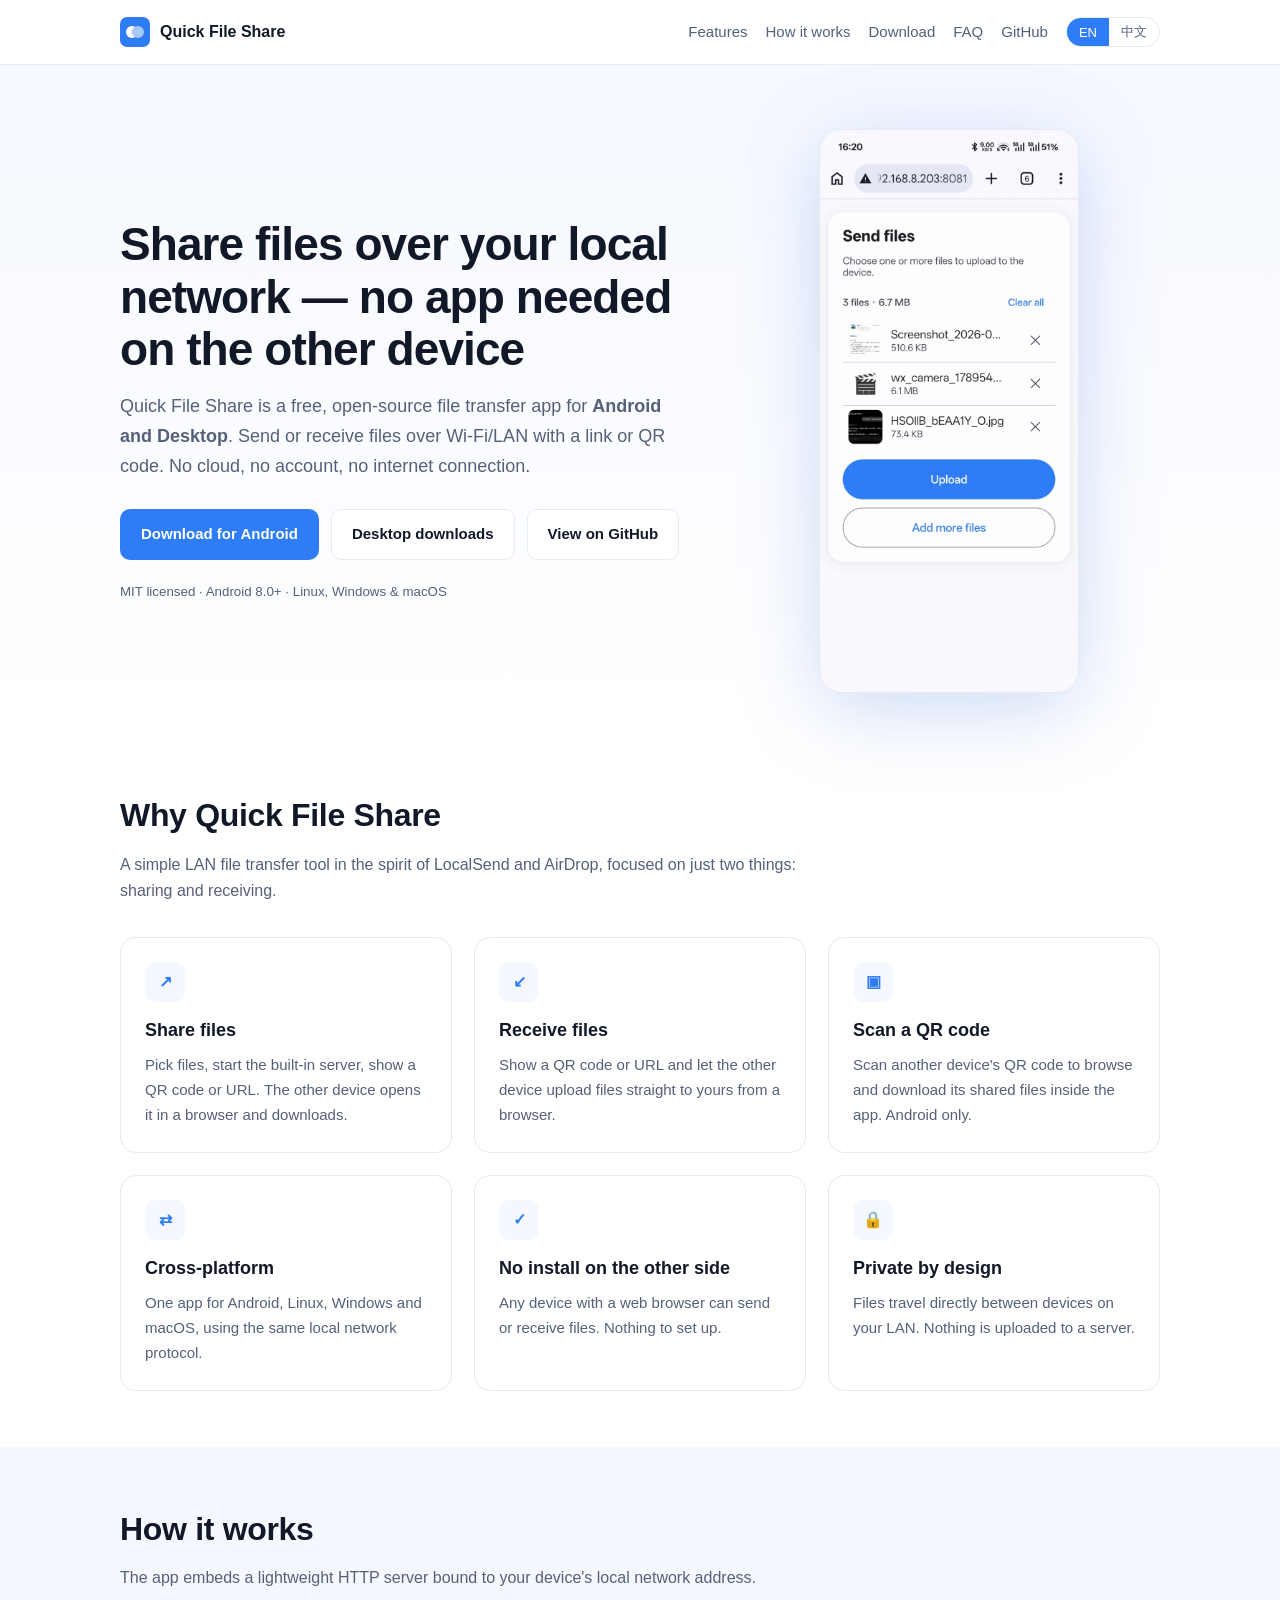
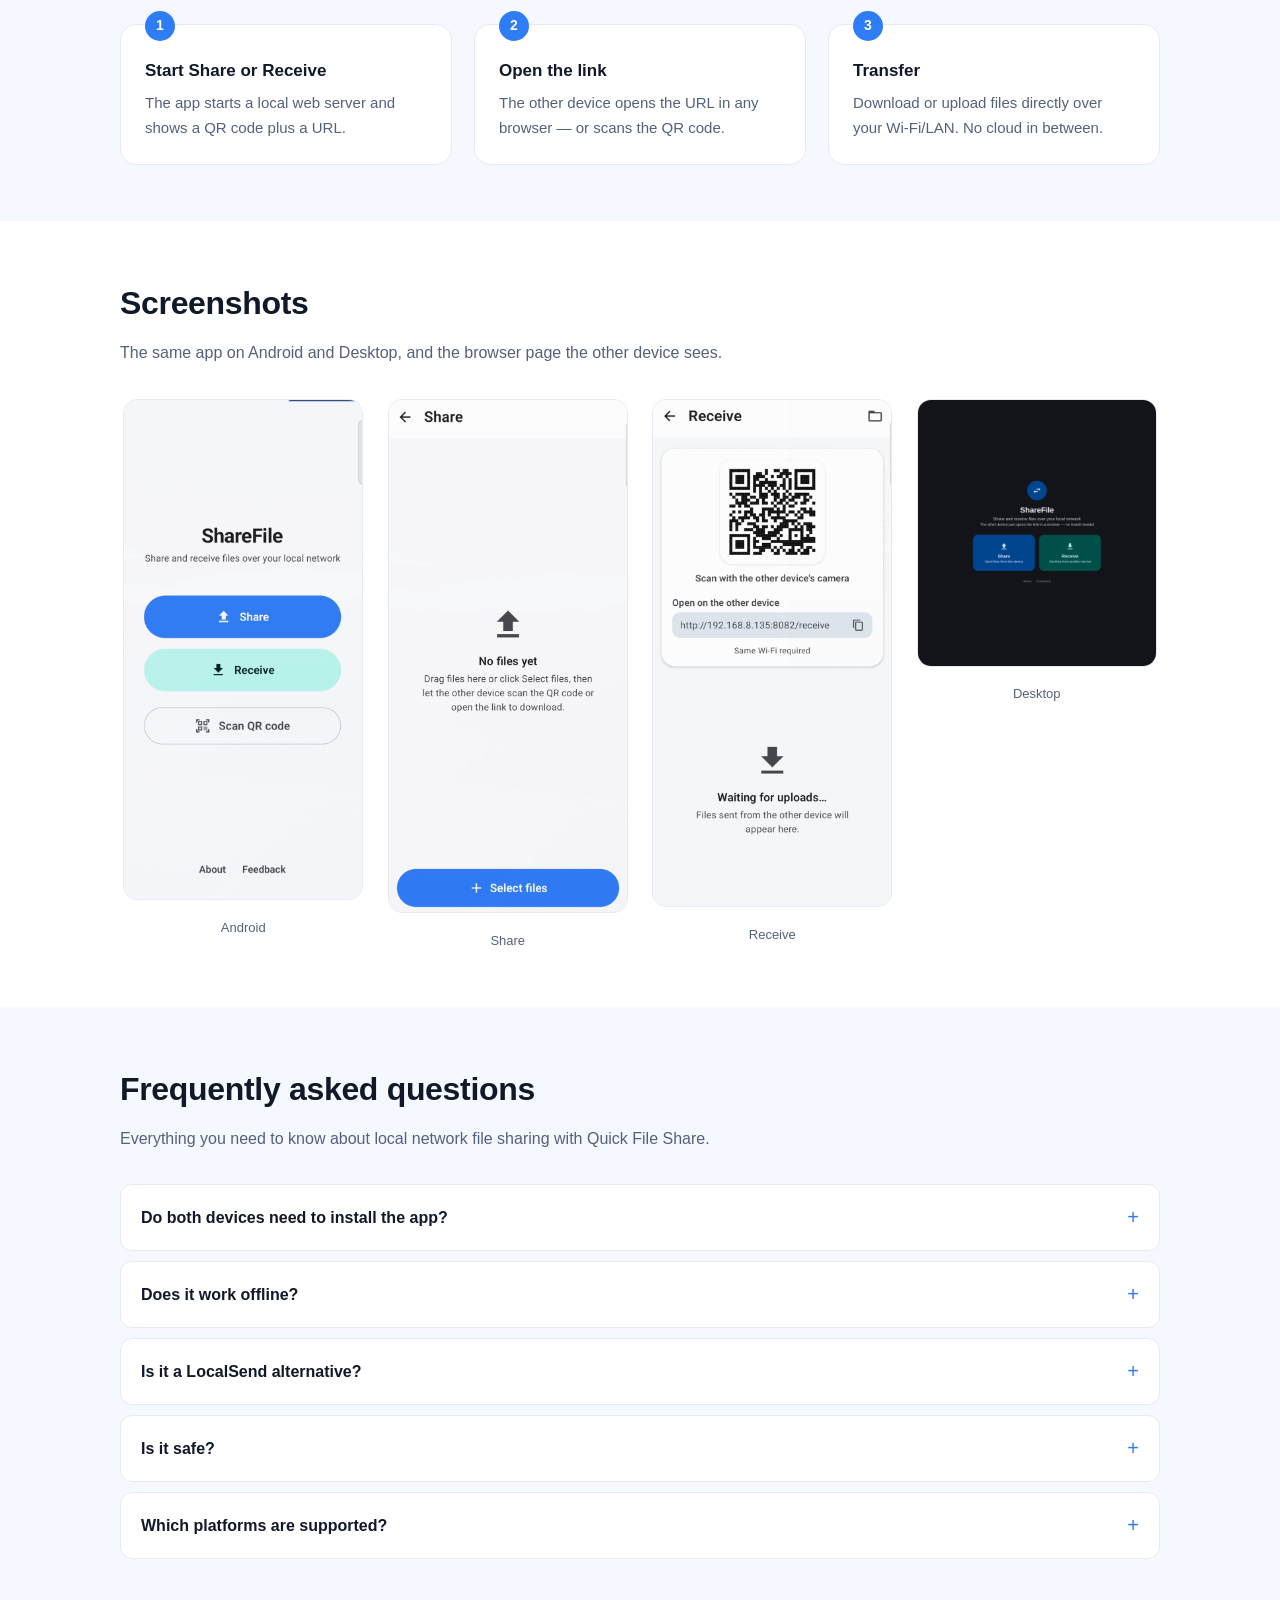
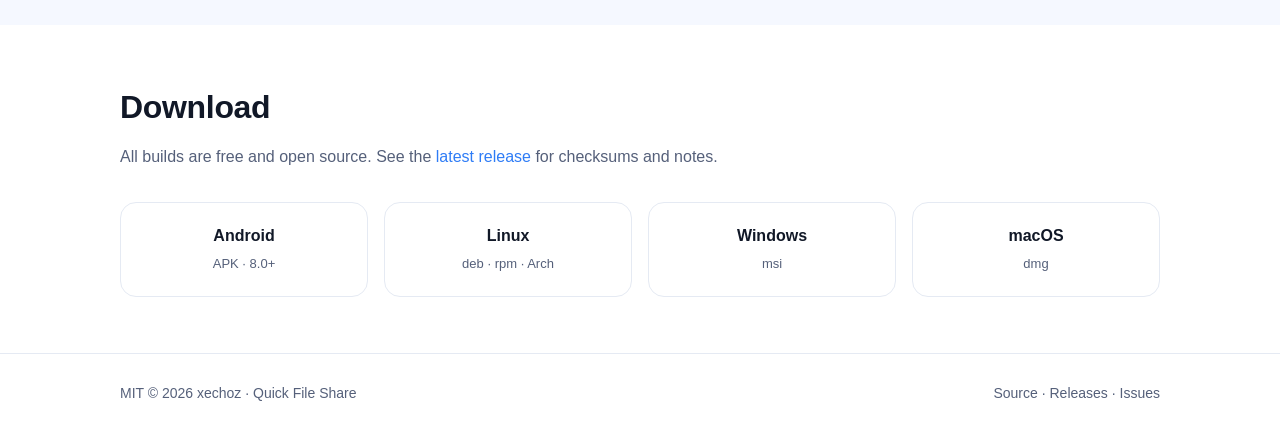
==== docs/index.html @ 1918cb46 "docs: rewrite README, add Simplified Chinese translation and project site" ====
<!DOCTYPE html>
<html lang="en">
<head>
<meta charset="utf-8">
<meta name="viewport" content="width=device-width, initial-scale=1">
<title>Quick File Share — Share Files Over LAN on Android &amp; Desktop (No App Needed)</title>
<meta name="description" content="Free, open-source file transfer app for Android and Desktop. Share and receive files over your local network (LAN/Wi-Fi) with a link or QR code — the other device needs no app, just a browser. A privacy-friendly LocalSend alternative.">
<link rel="canonical" href="https://xechoz.github.io/quick-file-share/">
<meta name="robots" content="index, follow, max-image-preview:large">
<meta name="theme-color" content="#2E7CF6">
<meta name="author" content="xechoz">

<meta property="og:type" content="website">
<meta property="og:site_name" content="Quick File Share">
<meta property="og:title" content="Quick File Share — Share Files Over LAN on Android &amp; Desktop">
<meta property="og:description" content="Send and receive files over your local network with a link or QR code. The other device needs no app — just a browser. Free, open source, no cloud.">
<meta property="og:url" content="https://xechoz.github.io/quick-file-share/">
<meta property="og:image" content="https://xechoz.github.io/quick-file-share/og.png">
<meta property="og:image:width" content="1200">
<meta property="og:image:height" content="630">
<meta property="og:locale" content="en_US">
<meta property="og:locale:alternate" content="zh_CN">

<meta name="twitter:card" content="summary_large_image">
<meta name="twitter:title" content="Quick File Share — Share Files Over LAN on Android &amp; Desktop">
<meta name="twitter:description" content="Send and receive files over your local network with a link or QR code. No app needed on the other device.">
<meta name="twitter:image" content="https://xechoz.github.io/quick-file-share/og.png">

<link rel="icon" href="logo.svg" type="image/svg+xml">
<link rel="apple-touch-icon" href="logo.svg">

<style>
  :root{
    --blue:#2E7CF6; --blue-dark:#1f5fd0; --light:#A8C8FA;
    --bg:#ffffff; --bg-soft:#f5f8ff; --text:#111827; --muted:#55607a;
    --border:#e5eaf3; --radius:16px; --maxw:1080px;
    --font:-apple-system,BlinkMacSystemFont,"Segoe UI",Roboto,"Helvetica Neue",Arial,"PingFang SC","Microsoft YaHei",sans-serif;
  }
  *{box-sizing:border-box}
  html{scroll-behavior:smooth}
  body{margin:0;font-family:var(--font);color:var(--text);background:var(--bg);line-height:1.65;-webkit-font-smoothing:antialiased}
  a{color:var(--blue);text-decoration:none}
  a:hover{text-decoration:underline}
  img{max-width:100%;height:auto}
  .wrap{max-width:var(--maxw);margin:0 auto;padding:0 20px}
  header{position:sticky;top:0;background:rgba(255,255,255,.9);backdrop-filter:blur(10px);border-bottom:1px solid var(--border);z-index:10}
  .nav{display:flex;align-items:center;gap:18px;height:64px}
  .brand{display:flex;align-items:center;gap:10px;font-weight:700;color:var(--text)}
  .brand img{width:30px;height:30px;border-radius:7px}
  .nav-links{display:flex;gap:18px;margin-left:auto;align-items:center}
  .nav-links a{color:var(--muted);font-size:15px}
  .theme-toggle{display:flex;border:1px solid var(--border);border-radius:999px;overflow:hidden}
  .theme-toggle button{border:0;background:transparent;padding:5px 12px;font-size:13px;cursor:pointer;color:var(--muted);font-family:var(--font)}
  .theme-toggle button.on{background:var(--blue);color:#fff}
  .btn{display:inline-flex;align-items:center;gap:8px;padding:12px 20px;border-radius:10px;font-weight:600;font-size:15px;border:1px solid transparent;cursor:pointer}
  .btn-primary{background:var(--blue);color:#fff}
  .btn-primary:hover{background:var(--blue-dark);text-decoration:none}
  .btn-ghost{background:#fff;color:var(--text);border-color:var(--border)}
  .btn-ghost:hover{border-color:var(--blue);color:var(--blue);text-decoration:none}
  .hero{padding:64px 0 40px;background:linear-gradient(180deg,var(--bg-soft),#fff)}
  .hero-grid{display:grid;grid-template-columns:1.15fr .85fr;gap:48px;align-items:center}
  .hero h1{font-size:clamp(30px,4.5vw,46px);line-height:1.15;margin:0 0 16px;letter-spacing:-.02em}
  .hero p.lead{font-size:18px;color:var(--muted);margin:0 0 28px}
  .cta{display:flex;flex-wrap:wrap;gap:12px;margin-bottom:18px}
  .hero small{color:var(--muted)}
  .hero-shot{filter:drop-shadow(0 18px 40px rgba(31,95,208,.22))}
  .hero-shot img{border-radius:22px;border:1px solid var(--border);width:260px;margin:0 auto;display:block}
  section{padding:56px 0}
  section.alt{background:var(--bg-soft)}
  h2{font-size:clamp(24px,3vw,32px);margin:0 0 10px;letter-spacing:-.01em}
  .section-sub{color:var(--muted);margin:0 0 32px;max-width:720px}
  .grid{display:grid;gap:22px}
  .cols-3{grid-template-columns:repeat(3,1fr)}
  .cols-2{grid-template-columns:repeat(2,1fr)}
  .card{background:#fff;border:1px solid var(--border);border-radius:var(--radius);padding:24px}
  .card h3{margin:0 0 8px;font-size:18px}
  .card p{margin:0;color:var(--muted);font-size:15px}
  .icon{width:40px;height:40px;border-radius:10px;background:var(--bg-soft);display:flex;align-items:center;justify-content:center;margin-bottom:14px;color:var(--blue);font-weight:700}
  .shots{display:grid;grid-template-columns:repeat(4,1fr);gap:18px;align-items:start}
  .shots figure{margin:0;text-align:center}
  .shots img{border-radius:14px;border:1px solid var(--border);background:#fff}
  .shots figcaption{font-size:13px;color:var(--muted);margin-top:8px}
  .steps{counter-reset:step;display:grid;grid-template-columns:repeat(3,1fr);gap:22px}
  .step{background:#fff;border:1px solid var(--border);border-radius:var(--radius);padding:24px;position:relative}
  .step::before{counter-increment:step;content:counter(step);position:absolute;top:-14px;left:24px;width:30px;height:30px;border-radius:50%;background:var(--blue);color:#fff;display:flex;align-items:center;justify-content:center;font-weight:700;font-size:14px}
  .step h3{margin:8px 0 6px;font-size:17px}
  .step p{margin:0;color:var(--muted);font-size:15px}
  details{background:#fff;border:1px solid var(--border);border-radius:12px;padding:0 20px;margin-bottom:10px}
  details summary{cursor:pointer;font-weight:600;padding:16px 0;list-style:none;display:flex;justify-content:space-between;align-items:center}
  details summary::-webkit-details-marker{display:none}
  details summary::after{content:"+";color:var(--blue);font-size:20px;font-weight:400}
  details[open] summary::after{content:"–"}
  details p{margin:0 0 16px;color:var(--muted)}
  .dl-grid{display:grid;grid-template-columns:repeat(4,1fr);gap:16px}
  .dl{background:#fff;border:1px solid var(--border);border-radius:var(--radius);padding:20px;text-align:center;display:block;color:var(--text)}
  .dl:hover{border-color:var(--blue);text-decoration:none;box-shadow:0 8px 24px rgba(31,95,208,.12)}
  .dl strong{display:block;font-size:16px}
  .dl span{font-size:13px;color:var(--muted)}
  footer{border-top:1px solid var(--border);padding:28px 0;color:var(--muted);font-size:14px}
  .foot{display:flex;flex-wrap:wrap;gap:16px;justify-content:space-between}
  .foot a{color:var(--muted)}
  [data-lang]{display:none}
  html[data-active="en"] [data-lang="en"]{display:block}
  html[data-active="zh"] [data-lang="zh"]{display:block}
  @media(max-width:860px){
    .hero-grid{grid-template-columns:1fr}
    .cols-3,.steps,.dl-grid{grid-template-columns:1fr 1fr}
    .shots{grid-template-columns:1fr 1fr}
    .nav-links a{display:none}
  }
  @media(max-width:560px){
    .cols-3,.cols-2,.steps,.dl-grid,.shots{grid-template-columns:1fr}
  }
</style>
</head>
<body>

<header>
  <div class="wrap nav">
    <a class="brand" href="./"><img src="logo.svg" alt="Quick File Share logo" width="30" height="30"> Quick File Share</a>
    <nav class="nav-links">
      <a href="#features" data-en="Features" data-zh="功能">Features</a>
      <a href="#how" data-en="How it works" data-zh="工作原理">How it works</a>
      <a href="#download" data-en="Download" data-zh="下载">Download</a>
      <a href="#faq" data-en="FAQ" data-zh="常见问题">FAQ</a>
      <a href="https://github.com/xechoz/quick-file-share">GitHub</a>
    </nav>
    <div class="theme-toggle" role="group" aria-label="Language">
      <button id="lang-en" class="on" onclick="setLang('en')">EN</button>
      <button id="lang-zh" onclick="setLang('zh')">中文</button>
    </div>
  </div>
</header>

<!-- ============ ENGLISH ============ -->
<main data-lang="en">
  <div class="hero">
    <div class="wrap hero-grid">
      <div>
        <h1>Share files over your local network — no app needed on the other device</h1>
        <p class="lead">Quick File Share is a free, open-source file transfer app for <strong>Android and Desktop</strong>.
          Send or receive files over Wi-Fi/LAN with a link or QR code. No cloud, no account, no internet connection.</p>
        <div class="cta">
          <a class="btn btn-primary" href="https://github.com/xechoz/quick-file-share/releases/latest/download/app-release.apk">Download for Android</a>
          <a class="btn btn-ghost" href="#download">Desktop downloads</a>
          <a class="btn btn-ghost" href="https://github.com/xechoz/quick-file-share">View on GitHub</a>
        </div>
        <small>MIT licensed · Android 8.0+ · Linux, Windows &amp; macOS</small>
      </div>
      <div class="hero-shot">
        <img src="screenshots/browser-upload.png" width="240" height="480" alt="Browser upload page for receiving files over LAN without installing an app">
      </div>
    </div>
  </div>

  <section id="features">
    <div class="wrap">
      <h2>Why Quick File Share</h2>
      <p class="section-sub">A simple LAN file transfer tool in the spirit of LocalSend and AirDrop, focused on just two things: sharing and receiving.</p>
      <div class="grid cols-3">
        <div class="card"><div class="icon">↗</div><h3>Share files</h3><p>Pick files, start the built-in server, show a QR code or URL. The other device opens it in a browser and downloads.</p></div>
        <div class="card"><div class="icon">↙</div><h3>Receive files</h3><p>Show a QR code or URL and let the other device upload files straight to yours from a browser.</p></div>
        <div class="card"><div class="icon">▣</div><h3>Scan a QR code</h3><p>Scan another device's QR code to browse and download its shared files inside the app. Android only.</p></div>
        <div class="card"><div class="icon">⇄</div><h3>Cross-platform</h3><p>One app for Android, Linux, Windows and macOS, using the same local network protocol.</p></div>
        <div class="card"><div class="icon">✓</div><h3>No install on the other side</h3><p>Any device with a web browser can send or receive files. Nothing to set up.</p></div>
        <div class="card"><div class="icon">🔒</div><h3>Private by design</h3><p>Files travel directly between devices on your LAN. Nothing is uploaded to a server.</p></div>
      </div>
    </div>
  </section>

  <section id="how" class="alt">
    <div class="wrap">
      <h2>How it works</h2>
      <p class="section-sub">The app embeds a lightweight HTTP server bound to your device's local network address.</p>
      <div class="steps">
        <div class="step"><h3>Start Share or Receive</h3><p>The app starts a local web server and shows a QR code plus a URL.</p></div>
        <div class="step"><h3>Open the link</h3><p>The other device opens the URL in any browser — or scans the QR code.</p></div>
        <div class="step"><h3>Transfer</h3><p>Download or upload files directly over your Wi-Fi/LAN. No cloud in between.</p></div>
      </div>
    </div>
  </section>

  <section id="screens">
    <div class="wrap">
      <h2>Screenshots</h2>
      <p class="section-sub">The same app on Android and Desktop, and the browser page the other device sees.</p>
      <div class="shots">
        <figure><img src="screenshots/android-home.png" width="240" height="480" loading="lazy" alt="Quick File Share Android home screen"><figcaption>Android</figcaption></figure>
        <figure><img src="screenshots/android-share.png" width="240" height="480" loading="lazy" alt="Sharing files over LAN with a QR code on Android"><figcaption>Share</figcaption></figure>
        <figure><img src="screenshots/android-receive.png" width="240" height="480" loading="lazy" alt="Receiving files over Wi-Fi on Android"><figcaption>Receive</figcaption></figure>
        <figure><img src="screenshots/desktop-home.png" width="240" height="480" loading="lazy" alt="Quick File Share desktop app for Linux, Windows and macOS"><figcaption>Desktop</figcaption></figure>
      </div>
    </div>
  </section>

  <section id="faq" class="alt">
    <div class="wrap">
      <h2>Frequently asked questions</h2>
      <p class="section-sub">Everything you need to know about local network file sharing with Quick File Share.</p>
      <details><summary>Do both devices need to install the app?</summary><p>No. Only the device that starts Share or Receive runs Quick File Share. The other device just needs a web browser — it opens the link or scans the QR code, then downloads or uploads files.</p></details>
      <details><summary>Does it work offline?</summary><p>Yes. Files are transferred directly over your local network. No internet connection and no cloud account are required.</p></details>
      <details><summary>Is it a LocalSend alternative?</summary><p>Yes. Like LocalSend it is free, open source and cross-platform. The difference is scope: Quick File Share focuses on the share/receive flow and lets the receiving device use a plain browser instead of installing the app.</p></details>
      <details><summary>Is it safe?</summary><p>Your files never leave your local network — they go straight from one device to the other. The embedded server only listens on your LAN address and is stopped when you close the Share/Receive screen.</p></details>
      <details><summary>Which platforms are supported?</summary><p>Android 8.0+ (APK), Linux (deb, rpm, Arch, portable), Windows (msi) and macOS (dmg).</p></details>
    </div>
  </section>

  <section id="download">
    <div class="wrap">
      <h2>Download</h2>
      <p class="section-sub">All builds are free and open source. See the <a href="https://github.com/xechoz/quick-file-share/releases/latest">latest release</a> for checksums and notes.</p>
      <div class="dl-grid">
        <a class="dl" href="https://github.com/xechoz/quick-file-share/releases/latest/download/app-release.apk"><strong>Android</strong><span>APK · 8.0+</span></a>
        <a class="dl" href="https://github.com/xechoz/quick-file-share/releases/latest"><strong>Linux</strong><span>deb · rpm · Arch</span></a>
        <a class="dl" href="https://github.com/xechoz/quick-file-share/releases/latest"><strong>Windows</strong><span>msi</span></a>
        <a class="dl" href="https://github.com/xechoz/quick-file-share/releases/latest"><strong>macOS</strong><span>dmg</span></a>
      </div>
    </div>
  </section>
</main>

<!-- ============ 中文 ============ -->
<main data-lang="zh">
  <div class="hero">
    <div class="wrap hero-grid">
      <div>
        <h1>局域网内互传文件 —— 对方设备无需安装任何 App</h1>
        <p class="lead">Quick File Share 是一款免费、开源的<strong>局域网（Wi-Fi/LAN）文件互传工具</strong>，支持
          <strong>Android 与桌面端</strong>。用链接或二维码收发文件，不经过云端、无需账号、不依赖互联网。</p>
        <div class="cta">
          <a class="btn btn-primary" href="https://github.com/xechoz/quick-file-share/releases/latest/download/app-release.apk">下载 Android 版</a>
          <a class="btn btn-ghost" href="#download">桌面端下载</a>
          <a class="btn btn-ghost" href="https://github.com/xechoz/quick-file-share">GitHub 仓库</a>
        </div>
        <small>MIT 开源许可 · Android 8.0+ · 支持 Linux、Windows、macOS</small>
      </div>
      <div class="hero-shot">
        <img src="screenshots/browser-upload.png" width="240" height="480" alt="无需安装 App 的浏览器上传页面，用于局域网接收文件">
      </div>
    </div>
  </div>

  <section id="features-zh">
    <div class="wrap">
      <h2>为什么选择 Quick File Share</h2>
      <p class="section-sub">定位类似 LocalSend 与 AirDrop 的轻量局域网传文件工具，只专注两件事：发送与接收。</p>
      <div class="grid cols-3">
        <div class="card"><div class="icon">↗</div><h3>发送文件</h3><p>选择文件，启动内置服务，展示二维码 / 链接，对方在浏览器打开即可下载。</p></div>
        <div class="card"><div class="icon">↙</div><h3>接收文件</h3><p>展示二维码 / 链接，对方在浏览器中直接上传文件到你的设备。</p></div>
        <div class="card"><div class="icon">▣</div><h3>扫码传输</h3><p>扫描对方二维码，在 App 内浏览并下载其共享文件。仅 Android 支持。</p></div>
        <div class="card"><div class="icon">⇄</div><h3>跨平台</h3><p>Android、Linux、Windows、macOS 共用同一套局域网传输协议。</p></div>
        <div class="card"><div class="icon">✓</div><h3>对方零安装</h3><p>任何有浏览器的设备都能收发文件，无需任何配置。</p></div>
        <div class="card"><div class="icon">🔒</div><h3>隐私优先</h3><p>文件只在局域网内点对点传输，不会上传到任何服务器。</p></div>
      </div>
    </div>
  </section>

  <section id="how-zh" class="alt">
    <div class="wrap">
      <h2>工作原理</h2>
      <p class="section-sub">App 内嵌一个轻量 HTTP 服务，绑定在本机的局域网地址上。</p>
      <div class="steps">
        <div class="step"><h3>启动发送或接收</h3><p>App 启动本地 Web 服务，展示二维码与链接。</p></div>
        <div class="step"><h3>打开链接</h3><p>对方用任意浏览器打开链接，或直接扫描二维码。</p></div>
        <div class="step"><h3>开始传输</h3><p>在 Wi-Fi/局域网内直接下载或上传文件，全程不经过云端。</p></div>
      </div>
    </div>
  </section>

  <section id="faq-zh" class="alt" style="background:#fff">
    <div class="wrap">
      <h2>常见问题</h2>
      <p class="section-sub">关于局域网文件互传，你想知道的都在这里。</p>
      <details><summary>两台设备都需要安装 App 吗？</summary><p>不需要。只有启动发送或接收的那台设备运行 Quick File Share。对方只需要一个浏览器——打开链接或扫描二维码即可下载或上传。</p></details>
      <details><summary>离线能用吗？</summary><p>可以。文件通过局域网直接传输，不需要互联网连接，也不需要云端账号。</p></details>
      <details><summary>它是 LocalSend 的替代品吗？</summary><p>是的。与 LocalSend 一样免费、开源、跨平台。区别在于侧重点：Quick File Share 聚焦收发流程，并让接收方直接用浏览器完成操作，无需安装 App。</p></details>
      <details><summary>安全吗？</summary><p>文件不会离开你的局域网，直接从一台设备传到另一台。内置服务只监听局域网地址，关闭收发页面即停止。</p></details>
      <details><summary>支持哪些平台？</summary><p>Android 8.0+（APK）、Linux（deb、rpm、Arch、便携包）、Windows（msi）、macOS（dmg）。</p></details>
    </div>
  </section>
</main>

<footer>
  <div class="wrap foot">
    <span>MIT © <span id="year">2026</span> xechoz · Quick File Share</span>
    <span>
      <a href="https://github.com/xechoz/quick-file-share" data-en="Source" data-zh="源码">Source</a> ·
      <a href="https://github.com/xechoz/quick-file-share/releases" data-en="Releases" data-zh="版本发布">Releases</a> ·
      <a href="https://github.com/xechoz/quick-file-share/issues" data-en="Issues" data-zh="问题反馈">Issues</a>
    </span>
  </div>
</footer>

<script type="application/ld+json">
{
  "@context": "https://schema.org",
  "@graph": [
    {
      "@type": "SoftwareApplication",
      "name": "Quick File Share",
      "alternateName": "QuickFileShare",
      "url": "https://xechoz.github.io/quick-file-share/",
      "description": "Free, open-source file transfer app for Android and Desktop. Share and receive files over your local network (LAN/Wi-Fi) with a link or QR code — the other device needs no app, just a browser.",
      "applicationCategory": "UtilitiesApplication",
      "operatingSystem": "Android, Linux, Windows, macOS",
      "softwareVersion": "1.4.0",
      "license": "https://opensource.org/licenses/MIT",
      "isAccessibleForFree": true,
      "downloadUrl": "https://github.com/xechoz/quick-file-share/releases",
      "codeRepository": "https://github.com/xechoz/quick-file-share",
      "sameAs": [
        "https://github.com/xechoz/quick-file-share"
      ],
      "offers": { "@type": "Offer", "price": "0", "priceCurrency": "USD" },
      "screenshot": [
        "https://xechoz.github.io/quick-file-share/screenshots/android-home.png",
        "https://xechoz.github.io/quick-file-share/screenshots/android-share.png",
        "https://xechoz.github.io/quick-file-share/screenshots/android-receive.png",
        "https://xechoz.github.io/quick-file-share/screenshots/desktop-home.png"
      ],
      "featureList": [
        "Share files over local network with QR code",
        "Receive files from a browser without installing an app",
        "Cross-platform: Android, Linux, Windows, macOS",
        "Offline peer-to-peer transfer, no cloud"
      ]
    },
    {
      "@type": "FAQPage",
      "mainEntity": [
        {
          "@type": "Question",
          "name": "Do both devices need to install the app?",
          "acceptedAnswer": { "@type": "Answer", "text": "No. Only the device that starts Share or Receive runs Quick File Share. The other device just needs a web browser — it opens the link or scans the QR code, then downloads or uploads files." }
        },
        {
          "@type": "Question",
          "name": "Does it work offline?",
          "acceptedAnswer": { "@type": "Answer", "text": "Yes. Files are transferred directly over your local network. No internet connection and no cloud account are required." }
        },
        {
          "@type": "Question",
          "name": "Is Quick File Share a LocalSend alternative?",
          "acceptedAnswer": { "@type": "Answer", "text": "Yes. Like LocalSend it is free, open source and cross-platform. The difference is scope: Quick File Share focuses on the share/receive flow and lets the receiving device use a plain browser instead of installing the app." }
        },
        {
          "@type": "Question",
          "name": "Is it safe?",
          "acceptedAnswer": { "@type": "Answer", "text": "Your files never leave your local network — they go straight from one device to the other. The embedded server only listens on your LAN address and is stopped when you close the Share/Receive screen." }
        },
        {
          "@type": "Question",
          "name": "Which platforms are supported?",
          "acceptedAnswer": { "@type": "Answer", "text": "Android 8.0+ (APK), Linux (deb, rpm, Arch, portable), Windows (msi) and macOS (dmg)." }
        }
      ]
    }
  ]
}
</script>

<script>
  function setLang(lang){
    document.documentElement.setAttribute('data-active', lang);
    document.documentElement.lang = (lang === 'zh') ? 'zh-CN' : 'en';
    document.getElementById('lang-en').classList.toggle('on', lang === 'en');
    document.getElementById('lang-zh').classList.toggle('on', lang === 'zh');
    document.querySelectorAll('[data-en]').forEach(function(el){
      el.textContent = el.getAttribute('data-' + lang);
    });
    try { localStorage.setItem('qfs-lang', lang); } catch (e) {}
  }
  (function(){
    var saved = null;
    try { saved = localStorage.getItem('qfs-lang'); } catch (e) {}
    var lang = saved || ((navigator.language || '').toLowerCase().indexOf('zh') === 0 ? 'zh' : 'en');
    setLang(lang);
    document.getElementById('year').textContent = new Date().getFullYear();
  })();
</script>
</body>
</html>
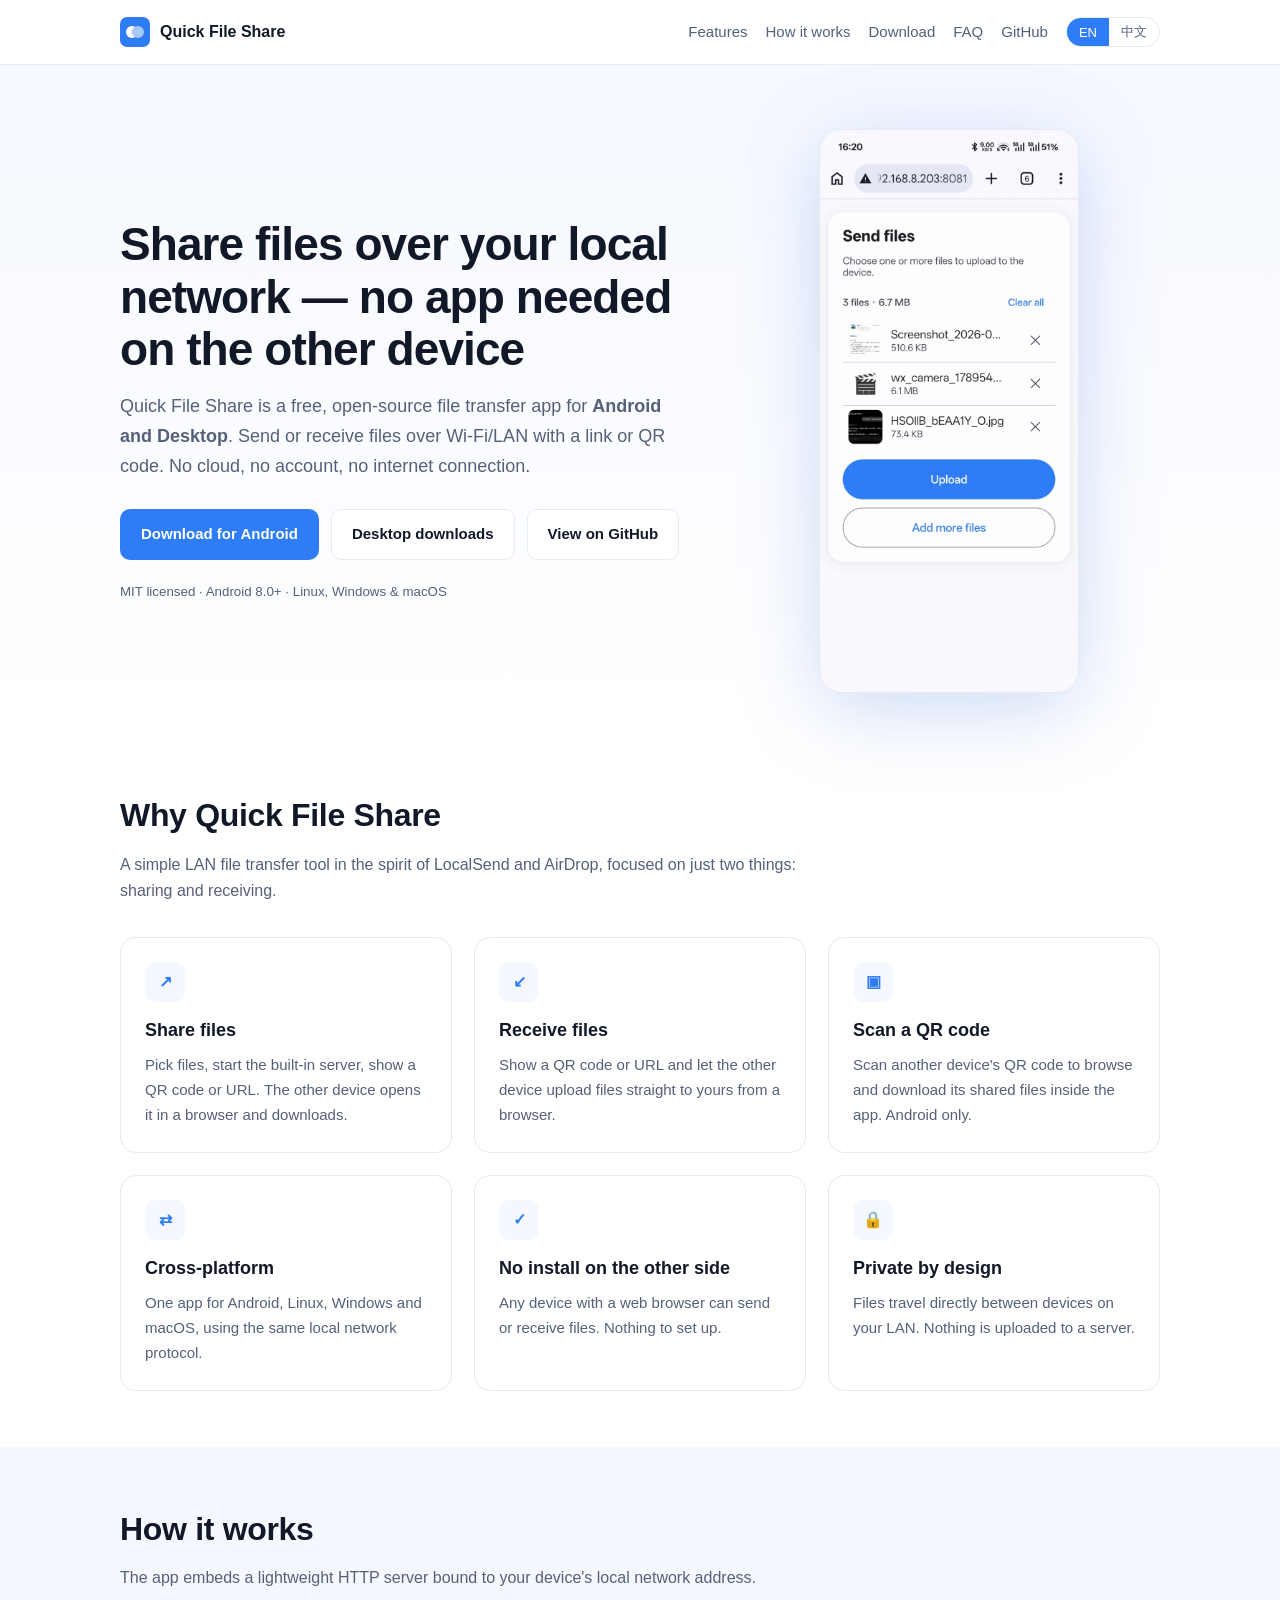
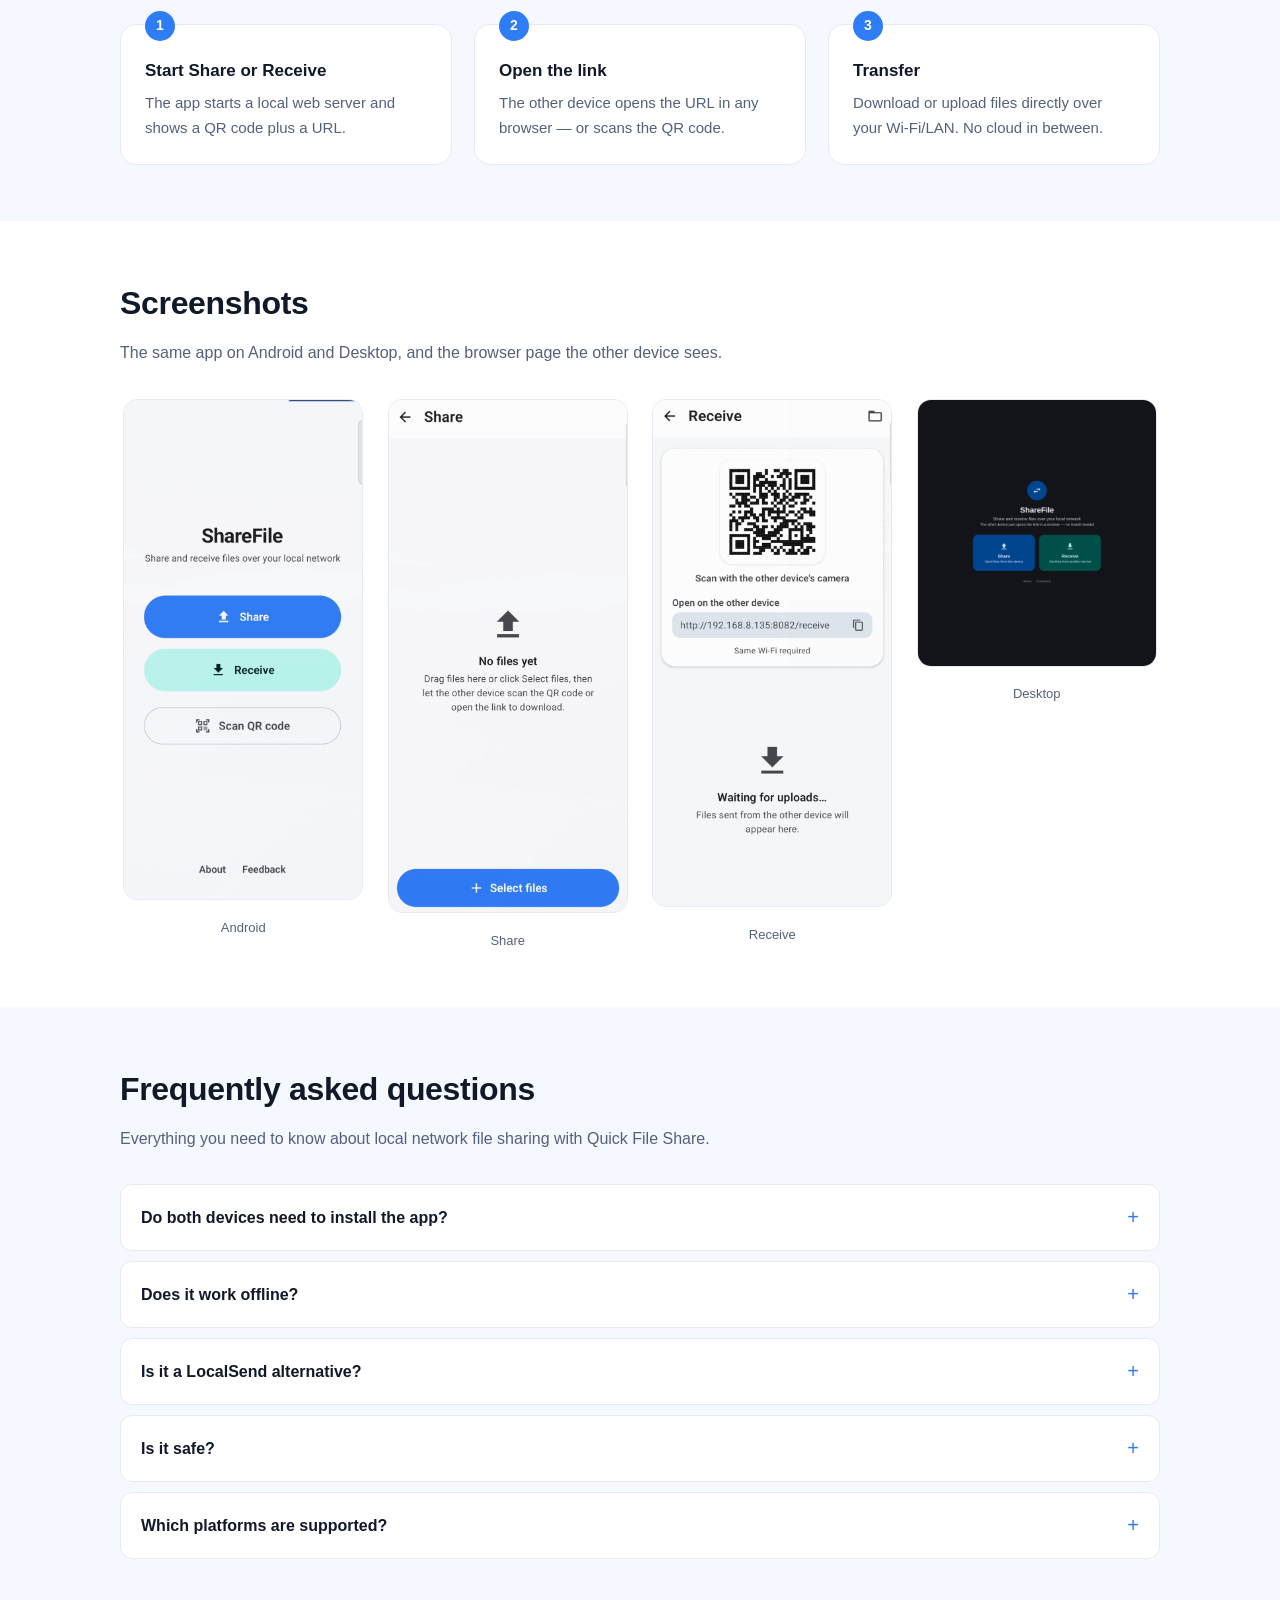
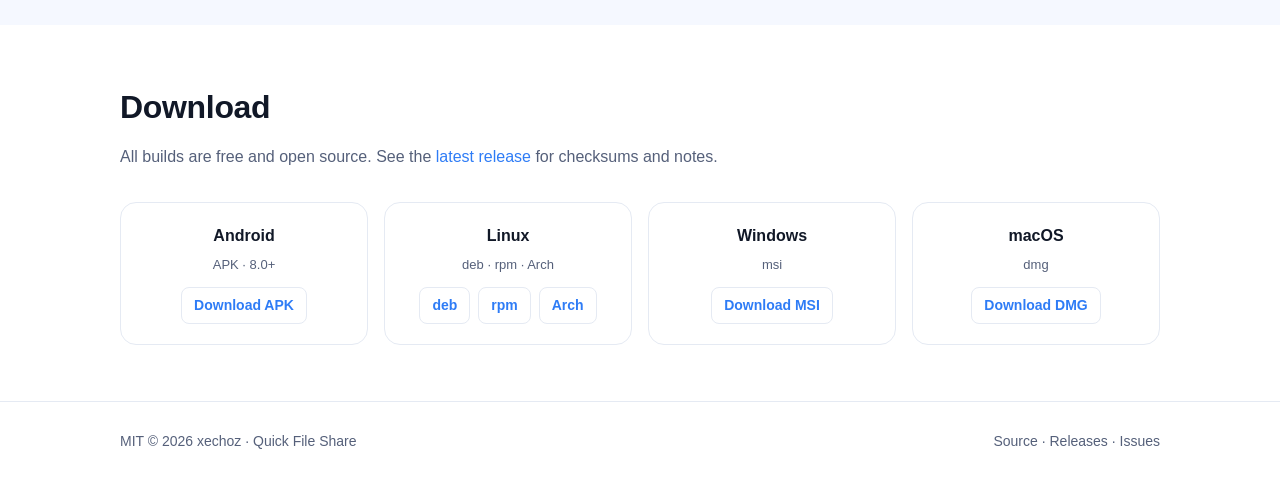
==== commit 66b7a637: "fix: make project site navigation and desktop downloads work Nav/hero anchors now target language-sp" ====
--- a/docs/index.html
+++ b/docs/index.html
@@ -1,5 +1,5 @@
 <!DOCTYPE html>
-<html lang="en">
+<html lang="en" data-active="en">
 <head>
 <meta charset="utf-8">
 <meta name="viewport" content="width=device-width, initial-scale=1">
@@ -65,7 +65,7 @@
   .hero small{color:var(--muted)}
   .hero-shot{filter:drop-shadow(0 18px 40px rgba(31,95,208,.22))}
   .hero-shot img{border-radius:22px;border:1px solid var(--border);width:260px;margin:0 auto;display:block}
-  section{padding:56px 0}
+  section{padding:56px 0;scroll-margin-top:84px}
   section.alt{background:var(--bg-soft)}
   h2{font-size:clamp(24px,3vw,32px);margin:0 0 10px;letter-spacing:-.01em}
   .section-sub{color:var(--muted);margin:0 0 32px;max-width:720px}
@@ -92,10 +92,13 @@
   details[open] summary::after{content:"–"}
   details p{margin:0 0 16px;color:var(--muted)}
   .dl-grid{display:grid;grid-template-columns:repeat(4,1fr);gap:16px}
-  .dl{background:#fff;border:1px solid var(--border);border-radius:var(--radius);padding:20px;text-align:center;display:block;color:var(--text)}
-  .dl:hover{border-color:var(--blue);text-decoration:none;box-shadow:0 8px 24px rgba(31,95,208,.12)}
-  .dl strong{display:block;font-size:16px}
+  .dl{background:#fff;border:1px solid var(--border);border-radius:var(--radius);padding:20px;text-align:center;display:flex;flex-direction:column;align-items:center;gap:4px;color:var(--text)}
+  .dl:hover{border-color:var(--blue);box-shadow:0 8px 24px rgba(31,95,208,.12)}
+  .dl strong{font-size:16px}
   .dl span{font-size:13px;color:var(--muted)}
+  .dl-links{display:flex;flex-wrap:wrap;gap:8px;justify-content:center;margin-top:8px}
+  .dl-link{padding:6px 12px;border:1px solid var(--border);border-radius:8px;font-size:14px;font-weight:600}
+  .dl-link:hover{border-color:var(--blue);text-decoration:none}
   footer{border-top:1px solid var(--border);padding:28px 0;color:var(--muted);font-size:14px}
   .foot{display:flex;flex-wrap:wrap;gap:16px;justify-content:space-between}
   .foot a{color:var(--muted)}
@@ -119,10 +122,10 @@
   <div class="wrap nav">
     <a class="brand" href="./"><img src="logo.svg" alt="Quick File Share logo" width="30" height="30"> Quick File Share</a>
     <nav class="nav-links">
-      <a href="#features" data-en="Features" data-zh="功能">Features</a>
-      <a href="#how" data-en="How it works" data-zh="工作原理">How it works</a>
-      <a href="#download" data-en="Download" data-zh="下载">Download</a>
-      <a href="#faq" data-en="FAQ" data-zh="常见问题">FAQ</a>
+      <a href="#features" data-href-en="#features" data-href-zh="#features-zh" data-en="Features" data-zh="功能">Features</a>
+      <a href="#how" data-href-en="#how" data-href-zh="#how-zh" data-en="How it works" data-zh="工作原理">How it works</a>
+      <a href="#download" data-href-en="#download" data-href-zh="#download-zh" data-en="Download" data-zh="下载">Download</a>
+      <a href="#faq" data-href-en="#faq" data-href-zh="#faq-zh" data-en="FAQ" data-zh="常见问题">FAQ</a>
       <a href="https://github.com/xechoz/quick-file-share">GitHub</a>
     </nav>
     <div class="theme-toggle" role="group" aria-label="Language">
@@ -210,10 +213,22 @@
       <h2>Download</h2>
       <p class="section-sub">All builds are free and open source. See the <a href="https://github.com/xechoz/quick-file-share/releases/latest">latest release</a> for checksums and notes.</p>
       <div class="dl-grid">
-        <a class="dl" href="https://github.com/xechoz/quick-file-share/releases/latest/download/app-release.apk"><strong>Android</strong><span>APK · 8.0+</span></a>
-        <a class="dl" href="https://github.com/xechoz/quick-file-share/releases/latest"><strong>Linux</strong><span>deb · rpm · Arch</span></a>
-        <a class="dl" href="https://github.com/xechoz/quick-file-share/releases/latest"><strong>Windows</strong><span>msi</span></a>
-        <a class="dl" href="https://github.com/xechoz/quick-file-share/releases/latest"><strong>macOS</strong><span>dmg</span></a>
+        <div class="dl"><strong>Android</strong><span>APK · 8.0+</span>
+          <div class="dl-links"><a class="dl-link" href="https://github.com/xechoz/quick-file-share/releases/latest/download/app-release.apk">Download APK</a></div>
+        </div>
+        <div class="dl"><strong>Linux</strong><span>deb · rpm · Arch</span>
+          <div class="dl-links">
+            <a class="dl-link" data-asset=".deb" href="https://github.com/xechoz/quick-file-share/releases/latest">deb</a>
+            <a class="dl-link" data-asset=".rpm" href="https://github.com/xechoz/quick-file-share/releases/latest">rpm</a>
+            <a class="dl-link" data-asset=".pkg.tar.zst" href="https://github.com/xechoz/quick-file-share/releases/latest">Arch</a>
+          </div>
+        </div>
+        <div class="dl"><strong>Windows</strong><span>msi</span>
+          <div class="dl-links"><a class="dl-link" data-asset=".msi" href="https://github.com/xechoz/quick-file-share/releases/latest">Download MSI</a></div>
+        </div>
+        <div class="dl"><strong>macOS</strong><span>dmg</span>
+          <div class="dl-links"><a class="dl-link" data-asset=".dmg" href="https://github.com/xechoz/quick-file-share/releases/latest">Download DMG</a></div>
+        </div>
       </div>
     </div>
   </section>
@@ -229,7 +244,7 @@
           <strong>Android 与桌面端</strong>。用链接或二维码收发文件，不经过云端、无需账号、不依赖互联网。</p>
         <div class="cta">
           <a class="btn btn-primary" href="https://github.com/xechoz/quick-file-share/releases/latest/download/app-release.apk">下载 Android 版</a>
-          <a class="btn btn-ghost" href="#download">桌面端下载</a>
+          <a class="btn btn-ghost" href="#download-zh">桌面端下载</a>
           <a class="btn btn-ghost" href="https://github.com/xechoz/quick-file-share">GitHub 仓库</a>
         </div>
         <small>MIT 开源许可 · Android 8.0+ · 支持 Linux、Windows、macOS</small>
@@ -267,6 +282,19 @@
     </div>
   </section>
 
+  <section id="screens-zh">
+    <div class="wrap">
+      <h2>截图</h2>
+      <p class="section-sub">同一款 App 在 Android 与桌面端的样子，以及对方设备看到的浏览器页面。</p>
+      <div class="shots">
+        <figure><img src="screenshots/android-home.png" width="240" height="480" loading="lazy" alt="Quick File Share Android 应用主界面"><figcaption>Android</figcaption></figure>
+        <figure><img src="screenshots/android-share.png" width="240" height="480" loading="lazy" alt="在 Android 上通过二维码在局域网发送文件"><figcaption>发送</figcaption></figure>
+        <figure><img src="screenshots/android-receive.png" width="240" height="480" loading="lazy" alt="在 Android 上通过 Wi-Fi 接收另一台设备的文件"><figcaption>接收</figcaption></figure>
+        <figure><img src="screenshots/desktop-home.png" width="240" height="480" loading="lazy" alt="支持 Linux、Windows、macOS 的 Quick File Share 桌面端"><figcaption>桌面端</figcaption></figure>
+      </div>
+    </div>
+  </section>
+
   <section id="faq-zh" class="alt" style="background:#fff">
     <div class="wrap">
       <h2>常见问题</h2>
@@ -276,6 +304,31 @@
       <details><summary>它是 LocalSend 的替代品吗？</summary><p>是的。与 LocalSend 一样免费、开源、跨平台。区别在于侧重点：Quick File Share 聚焦收发流程，并让接收方直接用浏览器完成操作，无需安装 App。</p></details>
       <details><summary>安全吗？</summary><p>文件不会离开你的局域网，直接从一台设备传到另一台。内置服务只监听局域网地址，关闭收发页面即停止。</p></details>
       <details><summary>支持哪些平台？</summary><p>Android 8.0+（APK）、Linux（deb、rpm、Arch、便携包）、Windows（msi）、macOS（dmg）。</p></details>
+    </div>
+  </section>
+
+  <section id="download-zh">
+    <div class="wrap">
+      <h2>下载</h2>
+      <p class="section-sub">所有版本均免费开源。校验和与更新说明见 <a href="https://github.com/xechoz/quick-file-share/releases/latest">最新发布</a>。</p>
+      <div class="dl-grid">
+        <div class="dl"><strong>Android</strong><span>APK · 8.0+</span>
+          <div class="dl-links"><a class="dl-link" href="https://github.com/xechoz/quick-file-share/releases/latest/download/app-release.apk">下载 APK</a></div>
+        </div>
+        <div class="dl"><strong>Linux</strong><span>deb · rpm · Arch</span>
+          <div class="dl-links">
+            <a class="dl-link" data-asset=".deb" href="https://github.com/xechoz/quick-file-share/releases/latest">deb</a>
+            <a class="dl-link" data-asset=".rpm" href="https://github.com/xechoz/quick-file-share/releases/latest">rpm</a>
+            <a class="dl-link" data-asset=".pkg.tar.zst" href="https://github.com/xechoz/quick-file-share/releases/latest">Arch</a>
+          </div>
+        </div>
+        <div class="dl"><strong>Windows</strong><span>msi</span>
+          <div class="dl-links"><a class="dl-link" data-asset=".msi" href="https://github.com/xechoz/quick-file-share/releases/latest">下载 MSI</a></div>
+        </div>
+        <div class="dl"><strong>macOS</strong><span>dmg</span>
+          <div class="dl-links"><a class="dl-link" data-asset=".dmg" href="https://github.com/xechoz/quick-file-share/releases/latest">下载 DMG</a></div>
+        </div>
+      </div>
     </div>
   </section>
 </main>
@@ -368,6 +421,10 @@
     document.querySelectorAll('[data-en]').forEach(function(el){
       el.textContent = el.getAttribute('data-' + lang);
     });
+    document.querySelectorAll('[data-href-en]').forEach(function(el){
+      var href = el.getAttribute('data-href-' + lang);
+      if (href) el.setAttribute('href', href);
+    });
     try { localStorage.setItem('qfs-lang', lang); } catch (e) {}
   }
   (function(){
@@ -377,6 +434,26 @@
     setLang(lang);
     document.getElementById('year').textContent = new Date().getFullYear();
   })();
+  (function(){
+    if (!window.fetch) return;
+    fetch('https://api.github.com/repos/xechoz/quick-file-share/releases/latest', {
+      headers: { 'Accept': 'application/vnd.github+json' }
+    }).then(function(res){
+      if (!res.ok) throw new Error('http ' + res.status);
+      return res.json();
+    }).then(function(release){
+      var assets = release.assets || [];
+      document.querySelectorAll('.dl-link[data-asset]').forEach(function(link){
+        var suffix = link.getAttribute('data-asset').toLowerCase();
+        var hit = assets.filter(function(a){
+          return a.name.toLowerCase().slice(-suffix.length) === suffix;
+        })[0];
+        if (!hit) return;
+        link.setAttribute('href', hit.browser_download_url);
+        link.setAttribute('title', hit.name + ' · ' + (hit.size / 1048576).toFixed(1) + ' MB');
+      });
+    }).catch(function(){ /* keep the releases page fallback links */ });
+  })();
 </script>
 </body>
 </html>
